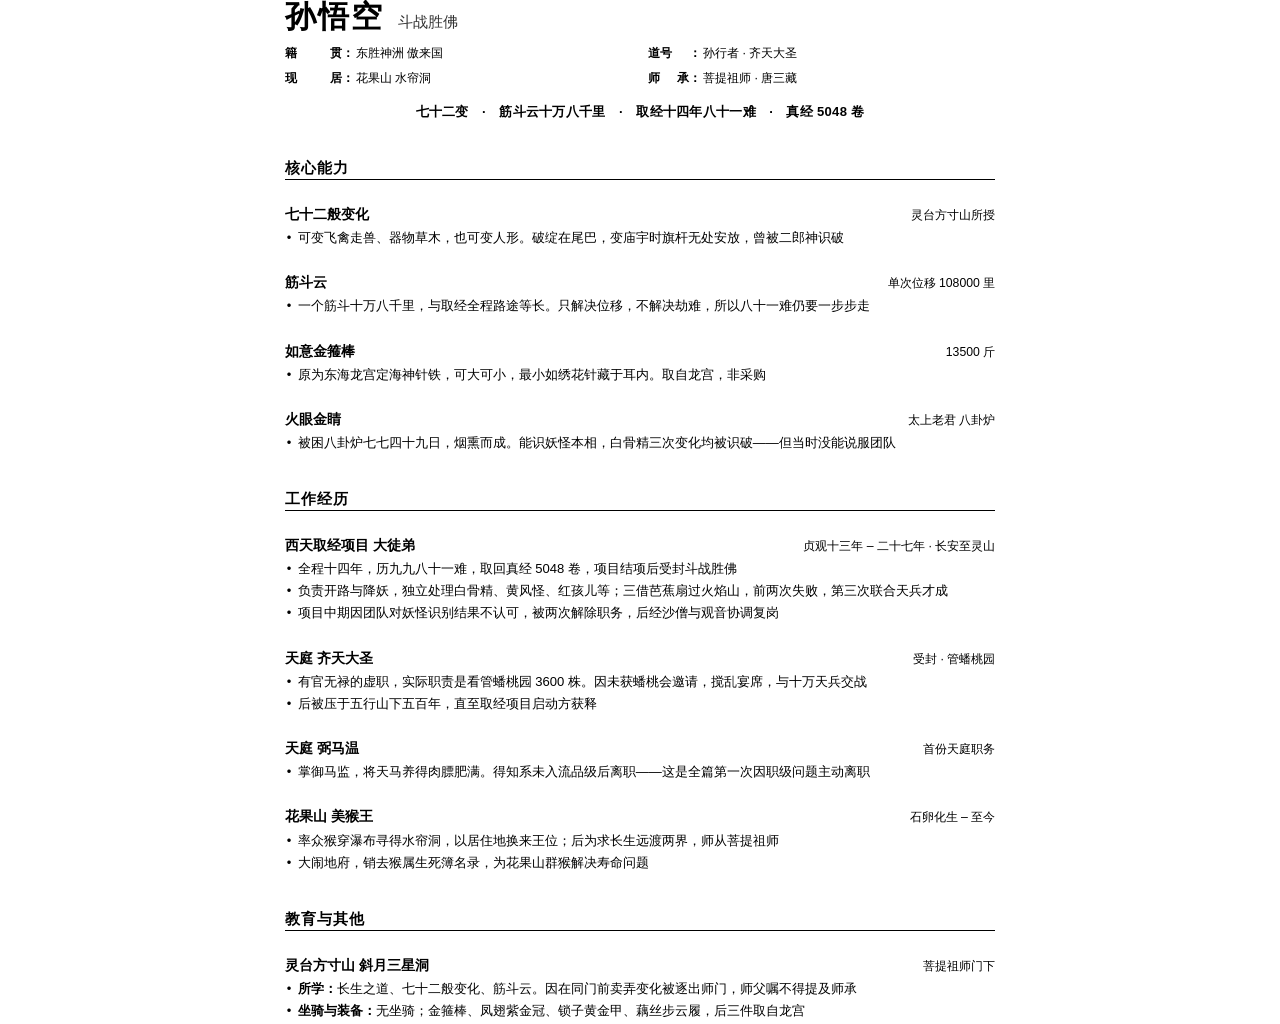
==== demo/sun-wukong.html @ d1bbd8e8 "加孙悟空样例简历与截图；templates/style.css 同步到含自适应填页的版本" ====
<!doctype html>
<html lang="zh-CN">
<head>
<meta charset="utf-8">
<title>孙悟空 · 斗战胜佛</title>
<style>
@page { size: A4; margin: 10mm 11mm 10mm; }
* { box-sizing:border-box; margin:0; padding:0; }
body {
  font: 9.8pt/1.45 "Helvetica Neue", Helvetica, "PingFang SC", sans-serif;
  color:#000; background:#fff; max-width:188mm; margin:0 auto;
  -webkit-font-smoothing: antialiased;
}
a { color:#000; text-decoration:none; }
/* 正文里的内联链接：加下划线，让人看得出可点 */
a.ilink { border-bottom:0.5px solid #888; }
strong { font-weight:700; }
em { font-style:italic; }

/* 抬头：大号无衬线姓名，仿 LaTeX 的 \MyName（Helvetica） */
header { margin-bottom:7px; display:flex; align-items:flex-start; gap:14px; }
.hd-l { flex:1 1 auto; min-width:0; }
/* 证件照：无边框、无圆角、无滤镜，保持原色 */
.photo { flex:0 0 auto; width:18.9mm; height:26.2mm; display:block; align-self:flex-end;
         object-fit:cover; object-position:center bottom; }  /* 裁掉照片顶部 32 行纯白 */
h1 { font:600 23pt/1.1 "Helvetica Neue", Helvetica, "PingFang SC", sans-serif;
     letter-spacing:2px; display:inline-block; }
.title { font:500 11.5pt/1 "Helvetica Neue", "PingFang SC", sans-serif; margin-left:14px; color:#333; }
/* 六列网格：标签 | 冒号 | 值，两组。
   标签用两端对齐（text-align-last:justify）撑满固定宽度，
   于是左边缘和冒号同时对齐——中文简历里「电 话 / 个人主页」那种排法。 */
.contact { margin-top:11px; font-size:9.3pt;
           display:grid; grid-template-columns:auto auto 1fr auto auto 1fr;
           row-gap:7px; column-gap:0; align-items:baseline; }
.contact .lb, .contact .lb2 { font-weight:700; display:inline-block;
           text-align:justify; text-align-last:justify; }
.contact .lb  { width:4.6em; }      /* 电话 / 个人主页 */
.contact .lb2 { width:3.32em; }   /* 刚好等于 GitHub 的自然宽度 */
.contact .lb2.en { text-align-last:left; }   /* 拉丁字母不做两端对齐，否则字距被撑开 */      /* 邮箱 / GitHub */
.contact .cl { font-weight:700; padding-right:2px; }
.contact .vl { padding-right:20px; }

/* 区块标题：仿 LaTeX titlesec 的粗体 + 下划线 */
h2 { font:700 11pt/1.25 "Helvetica Neue", "PingFang SC", sans-serif; letter-spacing:1px;
     margin:6px 0 2px; padding-bottom:1px; border-bottom:1px solid #000;
     break-after:avoid; }
h2 .sub { font:400 9.3pt "Helvetica Neue", "PingFang SC", sans-serif; color:#444; margin-left:6px; letter-spacing:0; }

/* 条目：仿 \datedsubsection —— 左标题 + 右对齐日期 */
.entry { display:flex; align-items:baseline; gap:10px; margin:3px 0 0; break-after:avoid; }
.entry .t { font-weight:700; font-size:10.4pt; }
.entry .t em { font-weight:700; }
.entry .d { margin-left:auto; flex:0 0 auto; font-size:9.2pt; white-space:nowrap;
            font-family:"Helvetica Neue", Helvetica, "PingFang SC", sans-serif; }
.entry .d a { text-decoration:none; border-bottom:1px solid #999; }

/* 仿 \Content 的 itemize */
ul { list-style:none; margin:2px 0 0; }
ul li { position:relative; padding-left:13px; margin-bottom:0; }
ul li::before { content:"•"; position:absolute; left:2px; }

/* 仿 \SimpleEntry 的整行说明 */
p.line { margin:2px 0; }
p.note { margin:3px 0 0; }
dl { display:grid; grid-template-columns:auto 1fr; gap:1px 8px; margin-top:3px; }
dt { font-weight:700; white-space:nowrap; }

@media print { body { padding:0; } }

/* 抬头下的一行亮点：居中加粗 */
p.line.highlight { text-align:center; font-weight:700; margin:6px 0 2px;
                   letter-spacing:.3px; }

/* 长网址允许断行，否则整串换行会在上一行末尾留大片空白 */
p.line, p.note { overflow-wrap:anywhere; }

/* ===== 自适应比例 =====
   --ks 等比缩放三级间距，--kf 等比缩放全部字号。
   基准值就是「排版标准.md」里的标准态：行间隙 5.9 : 条目 11 : 大块 17。
   两个变量由 head 里的 autofit 脚本二分求解，内容增删后自动把版面填回一页。 */
:root { --ks:1; --kf:1; }

body                 { font-size: calc(9.8pt  * var(--kf)); }
h1                   { font-size: calc(23pt   * var(--kf)); }
.title               { font-size: calc(11.5pt * var(--kf)); }
h2                   { font-size: calc(11pt   * var(--kf)); }
.entry .t            { font-size: calc(10.4pt * var(--kf)); }
.entry .d            { font-size: calc(9.2pt  * var(--kf)); }
.contact             { font-size: calc(9.3pt  * var(--kf)); }
h2 .sub, .entry .sub { font-size: calc(9.3pt  * var(--kf)); }

/* 三级间距：大块 / 中块 / 小块共用一个 --ks，层级比例恒定不走样 */
h2      { margin: calc(17px  * var(--ks)) 0 calc(4px * var(--ks)); }
.entry  { margin: calc(11px  * var(--ks)) 0 0; }
ul      { margin: calc(2px   * var(--ks)) 0 0; }
ul li   { margin-bottom: calc(1.5px * var(--ks)); }
p.note  { margin: calc(5px   * var(--ks)) 0 0; }
header  { margin-bottom: calc(7px * var(--ks)); }

/* 约束：正文里的链接一律右对齐，停在本条末行右端，不另起一行 */
li a.ilink, p.note a.ilink { float:right; margin-left:10px; }
li .rt2 { float:right; margin-left:12px; white-space:nowrap; }
li .rt2 a.ilink { float:none; margin-left:0; }

</style>
<script id="autofit">
/* 自适应填页：内容增删后，等比缩放三级间距(--ks)与字号(--kf)，把版面填回正好一页。
   让步顺序遵循「排版标准.md」——先动间距，间距到极限才动字号。 */
(function(){
  var R = document.documentElement;
  var AVAIL = (297-20)*96/25.4;     // A4 高 − 上下页边距，px @96dpi
  var SAFE  = 4;                    // 底部至少留 4px
  var KS = [0.80, 2.20];            // 间距比例常规区间：0.80 是感知下限
                                    // （再低条目间隙就小于行间隙，整页"融为一体"）
  var KS_HARD = 0.45;               // 字号也让到头之后，才允许跌破软下限
  var KF = [0.90, 1.08];            // 字号比例上下限
  var LOOSE = 30;                   // 余量大于这个才考虑放大字号

  function bottom(){
    var e = document.body.getElementsByTagName('*'), m = 0;
    for (var i=0; i<e.length; i++){
      var t = e[i].tagName; if (t==='SCRIPT' || t==='STYLE') continue;
      var b = e[i].getBoundingClientRect().bottom; if (b>m) m = b;
    }
    return m;
  }
  function set(ks, kf){
    R.style.setProperty('--ks', ks);
    if (kf != null) R.style.setProperty('--kf', kf);
  }
  function slackAt(ks, kf){ set(ks, kf); return AVAIL - bottom(); }

  // 二分：在给定字号比例下，找还放得下的最大间距比例
  function bestKs(kf, floor){
    var lo = (floor==null ? KS[0] : floor), hi = KS[1];
    if (slackAt(lo, kf) < SAFE) return null;      // 最紧也放不下
    if (slackAt(hi, kf) >= SAFE) return hi;       // 最松也还有富余
    for (var i=0; i<16; i++){
      var mid = (lo+hi)/2;
      if (slackAt(mid, kf) >= SAFE) lo = mid; else hi = mid;
    }
    return lo;
  }

  function fit(){
    var kf = 1, ks = bestKs(1), f;
    if (ks === null){                              // 内容太多：字号逐档往下让
      for (f = 0.99; f >= KF[0]-1e-9; f -= 0.01){
        f = +f.toFixed(2); ks = bestKs(f);
        if (ks !== null){ kf = f; break; }
      }
      if (ks === null){                            // 字号也让到头，最后才跌破间距软下限
        kf = KF[0]; ks = bestKs(kf, KS_HARD);
        if (ks === null){ set(KS_HARD, KF[0]); return {ks:KS_HARD, kf:KF[0], slack:+(AVAIL-bottom()).toFixed(1), ok:false}; }
      }
    } else if (ks >= KS[1]-1e-6 && slackAt(KS[1], 1) > LOOSE){   // 内容太少：字号逐档往上放
      for (f = 1.01; f <= KF[1]+1e-9; f += 0.01){
        f = +f.toFixed(2);
        var t = bestKs(f); if (t === null) break;
        kf = f; ks = t;
        if (slackAt(ks, kf) <= LOOSE) break;
      }
    }
    set(ks, kf);
    var r = {ks:+ks.toFixed(3), kf:kf, slack:+(AVAIL-bottom()).toFixed(1), ok:true};
    R.setAttribute('data-fit', r.ks+' / '+r.kf+'  余量'+r.slack+'px');
    return r;
  }

  window.fit = fit;                                 // 控制台里手动跑：fit()
  function run(){ try { fit(); } catch(e){} }
  if (document.readyState === 'loading') document.addEventListener('DOMContentLoaded', run); else run();
  window.addEventListener('load', run);
  var timer;
  document.addEventListener('input', function(){ clearTimeout(timer); timer = setTimeout(run, 1200); }, true);
})();
</script>
</head>
<body>
<header>
  <div class="hd-l">
  <h1>孙悟空</h1><span class="title">斗战胜佛</span>
  <div class="contact">
    <span class="lb">籍贯</span><span class="cl">：</span><span class="vl">东胜神洲 傲来国</span>
    <span class="lb2 en">道号</span><span class="cl">：</span><span class="vl">孙行者 · 齐天大圣</span>
    <span class="lb">现居</span><span class="cl">：</span><span class="vl">花果山 水帘洞</span>
    <span class="lb2">师承</span><span class="cl">：</span><span class="vl">菩提祖师 · 唐三藏</span>
  </div>
  </div>
</header>

<p class="line highlight">七十二变　·　筋斗云十万八千里　·　取经十四年八十一难　·　真经 5048 卷</p>

<h2>核心能力</h2>

<div class="entry"><span class="t">七十二般变化</span><span class="d">灵台方寸山所授</span></div>
<ul>
  <li>可变飞禽走兽、器物草木，也可变人形。破绽在尾巴，变庙宇时旗杆无处安放，曾被二郎神识破</li>
</ul>

<div class="entry"><span class="t">筋斗云</span><span class="d">单次位移 108000 里</span></div>
<ul>
  <li>一个筋斗十万八千里，与取经全程路途等长。只解决位移，不解决劫难，所以八十一难仍要一步步走</li>
</ul>

<div class="entry"><span class="t">如意金箍棒</span><span class="d">13500 斤</span></div>
<ul>
  <li>原为东海龙宫定海神针铁，可大可小，最小如绣花针藏于耳内。取自龙宫，非采购</li>
</ul>

<div class="entry"><span class="t">火眼金睛</span><span class="d">太上老君 八卦炉</span></div>
<ul>
  <li>被困八卦炉七七四十九日，烟熏而成。能识妖怪本相，白骨精三次变化均被识破——但当时没能说服团队</li>
</ul>

<h2>工作经历</h2>

<div class="entry"><span class="t">西天取经项目 大徒弟</span><span class="d">贞观十三年 – 二十七年 · 长安至灵山</span></div>
<ul>
  <li>全程十四年，历九九八十一难，取回真经 5048 卷，项目结项后受封斗战胜佛</li>
  <li>负责开路与降妖，独立处理白骨精、黄风怪、红孩儿等；三借芭蕉扇过火焰山，前两次失败，第三次联合天兵才成</li>
  <li>项目中期因团队对妖怪识别结果不认可，被两次解除职务，后经沙僧与观音协调复岗</li>
</ul>

<div class="entry"><span class="t">天庭 齐天大圣</span><span class="d">受封 · 管蟠桃园</span></div>
<ul>
  <li>有官无禄的虚职，实际职责是看管蟠桃园 3600 株。因未获蟠桃会邀请，搅乱宴席，与十万天兵交战</li>
  <li>后被压于五行山下五百年，直至取经项目启动方获释</li>
</ul>

<div class="entry"><span class="t">天庭 弼马温</span><span class="d">首份天庭职务</span></div>
<ul>
  <li>掌御马监，将天马养得肉膘肥满。得知系未入流品级后离职——这是全篇第一次因职级问题主动离职</li>
</ul>

<div class="entry"><span class="t">花果山 美猴王</span><span class="d">石卵化生 – 至今</span></div>
<ul>
  <li>率众猴穿瀑布寻得水帘洞，以居住地换来王位；后为求长生远渡两界，师从菩提祖师</li>
  <li>大闹地府，销去猴属生死簿名录，为花果山群猴解决寿命问题</li>
</ul>

<h2>教育与其他</h2>

<div class="entry"><span class="t">灵台方寸山 斜月三星洞</span><span class="d">菩提祖师门下</span></div>
<ul>
  <li><strong>所学：</strong>长生之道、七十二般变化、筋斗云。因在同门前卖弄变化被逐出师门，师父嘱不得提及师承</li>
  <li><strong>坐骑与装备：</strong>无坐骑；金箍棒、凤翅紫金冠、锁子黄金甲、藕丝步云履，后三件取自龙宫</li>
</ul>
</body>
</html>
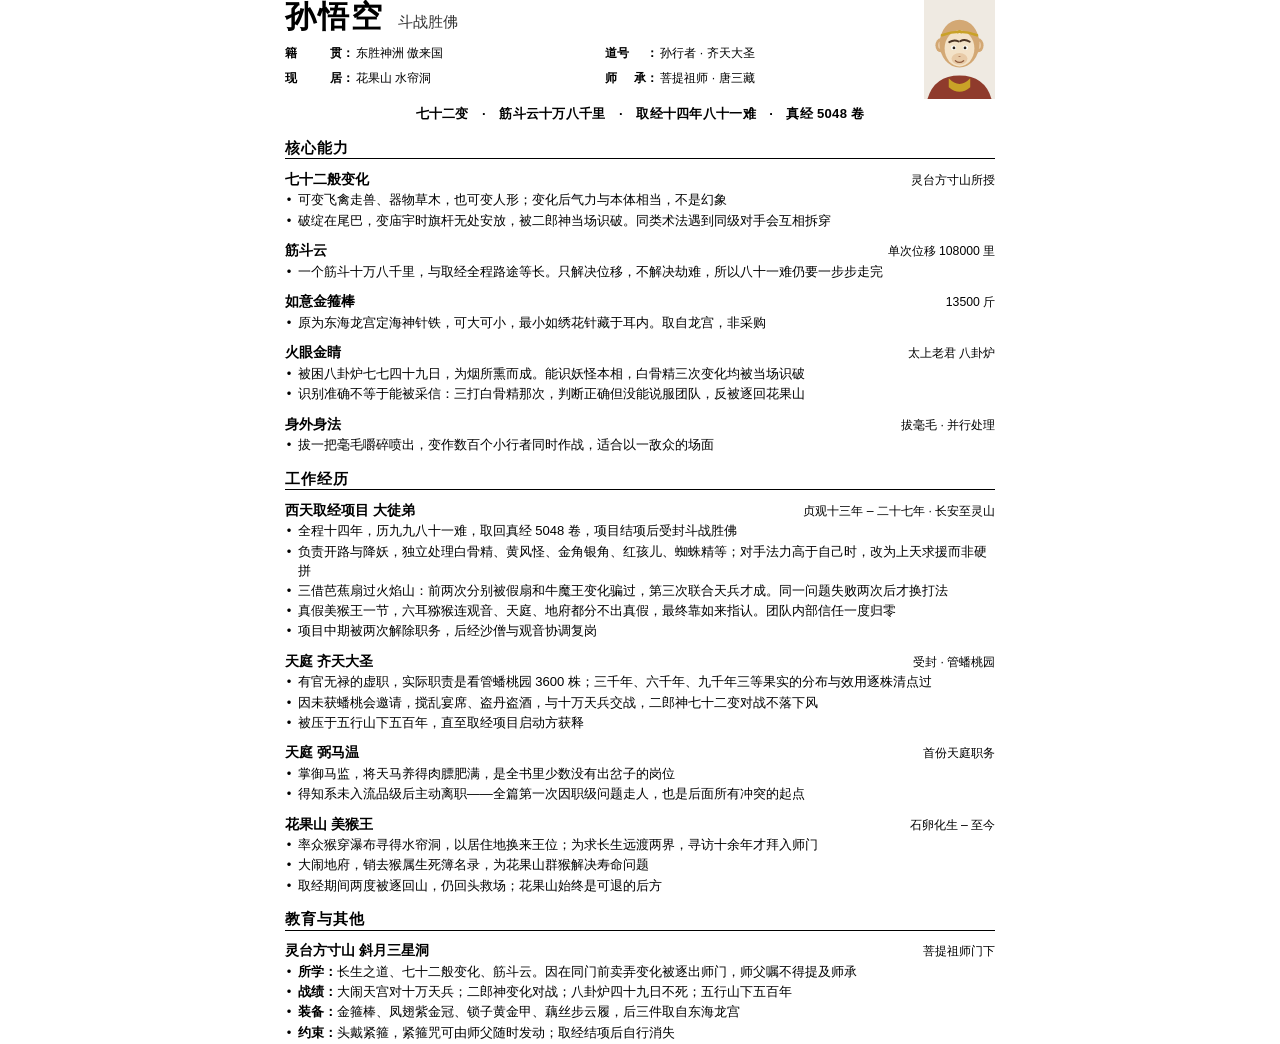
==== commit 98ea70aa: "样例简历补内容并加头像：核心能力 5 项、工作经历 4 段共 13 条 bullet，SVG 证件照" ====
--- a/demo/sun-wukong.html
+++ b/demo/sun-wukong.html
@@ -187,6 +187,7 @@
     <span class="lb2">师承</span><span class="cl">：</span><span class="vl">菩提祖师 · 唐三藏</span>
   </div>
   </div>
+  <img class="photo" src="data:image/svg+xml;utf8,%3Csvg%20xmlns%3D%22http%3A//www.w3.org/2000/svg%22%20viewBox%3D%220%200%20410%20600%22%20width%3D%22410%22%20height%3D%22600%22%3E%0A%20%20%3Crect%20width%3D%22410%22%20height%3D%22600%22%20fill%3D%22%23efeae2%22/%3E%0A%20%20%3C%21--%20%E6%88%98%E8%A2%8D%E4%B8%8E%E8%82%A9%20--%3E%0A%20%20%3Cpath%20d%3D%22M20%20600%20q40-135%20185-135%20t185%20135%20z%22%20fill%3D%22%238f3b2c%22/%3E%0A%20%20%3Cpath%20d%3D%22M143%20480%20q62%2066%20124%200%20l0%2052%20q-62%2052%20-124%200%20z%22%20fill%3D%22%23c9a227%22/%3E%0A%20%20%3C%21--%20%E8%80%B3%20--%3E%0A%20%20%3Cellipse%20cx%3D%2296%22%20cy%3D%22290%22%20rx%3D%2230%22%20ry%3D%2240%22%20fill%3D%22%23d3a874%22/%3E%0A%20%20%3Cellipse%20cx%3D%22314%22%20cy%3D%22290%22%20rx%3D%2230%22%20ry%3D%2240%22%20fill%3D%22%23d3a874%22/%3E%0A%20%20%3Cellipse%20cx%3D%2296%22%20cy%3D%22290%22%20rx%3D%2215%22%20ry%3D%2222%22%20fill%3D%22%23e8caa6%22/%3E%0A%20%20%3Cellipse%20cx%3D%22314%22%20cy%3D%22290%22%20rx%3D%2215%22%20ry%3D%2222%22%20fill%3D%22%23e8caa6%22/%3E%0A%20%20%3C%21--%20%E5%A4%B4%20--%3E%0A%20%20%3Cellipse%20cx%3D%22205%22%20cy%3D%22280%22%20rx%3D%22115%22%20ry%3D%22138%22%20fill%3D%22%23d3a874%22/%3E%0A%20%20%3C%21--%20%E9%9D%A2%E7%9B%98%20--%3E%0A%20%20%3Cellipse%20cx%3D%22205%22%20cy%3D%22308%22%20rx%3D%2286%22%20ry%3D%22104%22%20fill%3D%22%23f3e2c8%22/%3E%0A%20%20%3C%21--%20%E7%9C%89%20--%3E%0A%20%20%3Cpath%20d%3D%22M146%20272%20q28-18%2054-4%22%20stroke%3D%22%234a3324%22%20stroke-width%3D%2211%22%20fill%3D%22none%22%20stroke-linecap%3D%22round%22/%3E%0A%20%20%3Cpath%20d%3D%22M264%20270%20q-28-18%20-54-4%22%20stroke%3D%22%234a3324%22%20stroke-width%3D%2211%22%20fill%3D%22none%22%20stroke-linecap%3D%22round%22/%3E%0A%20%20%3C%21--%20%E7%9C%BC%20--%3E%0A%20%20%3Cellipse%20cx%3D%22171%22%20cy%3D%22304%22%20rx%3D%2215%22%20ry%3D%2213%22%20fill%3D%22%23fff%22/%3E%0A%20%20%3Cellipse%20cx%3D%22239%22%20cy%3D%22304%22%20rx%3D%2215%22%20ry%3D%2213%22%20fill%3D%22%23fff%22/%3E%0A%20%20%3Ccircle%20cx%3D%22173%22%20cy%3D%22305%22%20r%3D%228%22%20fill%3D%22%232b2018%22/%3E%0A%20%20%3Ccircle%20cx%3D%22237%22%20cy%3D%22305%22%20r%3D%228%22%20fill%3D%22%232b2018%22/%3E%0A%20%20%3C%21--%20%E5%8F%A3%E9%BC%BB%20--%3E%0A%20%20%3Cellipse%20cx%3D%22205%22%20cy%3D%22368%22%20rx%3D%2246%22%20ry%3D%2234%22%20fill%3D%22%23e8caa6%22/%3E%0A%20%20%3Cpath%20d%3D%22M197%20352%20a9%207%200%200%200%2016%200%22%20fill%3D%22%238d5a3b%22/%3E%0A%20%20%3Cpath%20d%3D%22M181%20379%20q24%2020%2048%200%22%20stroke%3D%22%238d5a3b%22%20stroke-width%3D%227%22%20fill%3D%22none%22%20stroke-linecap%3D%22round%22/%3E%0A%20%20%3C%21--%20%E7%B4%A7%E7%AE%8D%EF%BC%9A%E8%B4%B4%E9%A2%9D%E5%89%8D%E7%9A%84%E4%B8%80%E9%81%93%E7%BB%86%E9%87%91%E5%9C%88%20--%3E%0A%20%20%3Cpath%20d%3D%22M104%20232%20q101-40%20202%200%22%20stroke%3D%22%23c9a227%22%20stroke-width%3D%2215%22%20fill%3D%22none%22%20stroke-linecap%3D%22round%22/%3E%0A%20%20%3Cpath%20d%3D%22M195%20216%20q10-17%2020%200%22%20stroke%3D%22%23c9a227%22%20stroke-width%3D%2211%22%20fill%3D%22none%22%20stroke-linecap%3D%22round%22/%3E%0A%3C/svg%3E%0A" alt="证件照">
 </header>
 
 <p class="line highlight">七十二变　·　筋斗云十万八千里　·　取经十四年八十一难　·　真经 5048 卷</p>
@@ -195,12 +196,13 @@
 
 <div class="entry"><span class="t">七十二般变化</span><span class="d">灵台方寸山所授</span></div>
 <ul>
-  <li>可变飞禽走兽、器物草木，也可变人形。破绽在尾巴，变庙宇时旗杆无处安放，曾被二郎神识破</li>
+  <li>可变飞禽走兽、器物草木，也可变人形；变化后气力与本体相当，不是幻象</li>
+  <li>破绽在尾巴，变庙宇时旗杆无处安放，被二郎神当场识破。同类术法遇到同级对手会互相拆穿</li>
 </ul>
 
 <div class="entry"><span class="t">筋斗云</span><span class="d">单次位移 108000 里</span></div>
 <ul>
-  <li>一个筋斗十万八千里，与取经全程路途等长。只解决位移，不解决劫难，所以八十一难仍要一步步走</li>
+  <li>一个筋斗十万八千里，与取经全程路途等长。只解决位移，不解决劫难，所以八十一难仍要一步步走完</li>
 </ul>
 
 <div class="entry"><span class="t">如意金箍棒</span><span class="d">13500 斤</span></div>
@@ -210,7 +212,13 @@
 
 <div class="entry"><span class="t">火眼金睛</span><span class="d">太上老君 八卦炉</span></div>
 <ul>
-  <li>被困八卦炉七七四十九日，烟熏而成。能识妖怪本相，白骨精三次变化均被识破——但当时没能说服团队</li>
+  <li>被困八卦炉七七四十九日，为烟所熏而成。能识妖怪本相，白骨精三次变化均被当场识破</li>
+  <li>识别准确不等于能被采信：三打白骨精那次，判断正确但没能说服团队，反被逐回花果山</li>
+</ul>
+
+<div class="entry"><span class="t">身外身法</span><span class="d">拔毫毛 · 并行处理</span></div>
+<ul>
+  <li>拔一把毫毛嚼碎喷出，变作数百个小行者同时作战，适合以一敌众的场面</li>
 </ul>
 
 <h2>工作经历</h2>
@@ -218,25 +226,30 @@
 <div class="entry"><span class="t">西天取经项目 大徒弟</span><span class="d">贞观十三年 – 二十七年 · 长安至灵山</span></div>
 <ul>
   <li>全程十四年，历九九八十一难，取回真经 5048 卷，项目结项后受封斗战胜佛</li>
-  <li>负责开路与降妖，独立处理白骨精、黄风怪、红孩儿等；三借芭蕉扇过火焰山，前两次失败，第三次联合天兵才成</li>
-  <li>项目中期因团队对妖怪识别结果不认可，被两次解除职务，后经沙僧与观音协调复岗</li>
+  <li>负责开路与降妖，独立处理白骨精、黄风怪、金角银角、红孩儿、蜘蛛精等；对手法力高于自己时，改为上天求援而非硬拼</li>
+  <li>三借芭蕉扇过火焰山：前两次分别被假扇和牛魔王变化骗过，第三次联合天兵才成。同一问题失败两次后才换打法</li>
+  <li>真假美猴王一节，六耳猕猴连观音、天庭、地府都分不出真假，最终靠如来指认。团队内部信任一度归零</li>
+  <li>项目中期被两次解除职务，后经沙僧与观音协调复岗</li>
 </ul>
 
 <div class="entry"><span class="t">天庭 齐天大圣</span><span class="d">受封 · 管蟠桃园</span></div>
 <ul>
-  <li>有官无禄的虚职，实际职责是看管蟠桃园 3600 株。因未获蟠桃会邀请，搅乱宴席，与十万天兵交战</li>
-  <li>后被压于五行山下五百年，直至取经项目启动方获释</li>
+  <li>有官无禄的虚职，实际职责是看管蟠桃园 3600 株；三千年、六千年、九千年三等果实的分布与效用逐株清点过</li>
+  <li>因未获蟠桃会邀请，搅乱宴席、盗丹盗酒，与十万天兵交战，二郎神七十二变对战不落下风</li>
+  <li>被压于五行山下五百年，直至取经项目启动方获释</li>
 </ul>
 
 <div class="entry"><span class="t">天庭 弼马温</span><span class="d">首份天庭职务</span></div>
 <ul>
-  <li>掌御马监，将天马养得肉膘肥满。得知系未入流品级后离职——这是全篇第一次因职级问题主动离职</li>
+  <li>掌御马监，将天马养得肉膘肥满，是全书里少数没有出岔子的岗位</li>
+  <li>得知系未入流品级后主动离职——全篇第一次因职级问题走人，也是后面所有冲突的起点</li>
 </ul>
 
 <div class="entry"><span class="t">花果山 美猴王</span><span class="d">石卵化生 – 至今</span></div>
 <ul>
-  <li>率众猴穿瀑布寻得水帘洞，以居住地换来王位；后为求长生远渡两界，师从菩提祖师</li>
+  <li>率众猴穿瀑布寻得水帘洞，以居住地换来王位；为求长生远渡两界，寻访十余年才拜入师门</li>
   <li>大闹地府，销去猴属生死簿名录，为花果山群猴解决寿命问题</li>
+  <li>取经期间两度被逐回山，仍回头救场；花果山始终是可退的后方</li>
 </ul>
 
 <h2>教育与其他</h2>
@@ -244,7 +257,9 @@
 <div class="entry"><span class="t">灵台方寸山 斜月三星洞</span><span class="d">菩提祖师门下</span></div>
 <ul>
   <li><strong>所学：</strong>长生之道、七十二般变化、筋斗云。因在同门前卖弄变化被逐出师门，师父嘱不得提及师承</li>
-  <li><strong>坐骑与装备：</strong>无坐骑；金箍棒、凤翅紫金冠、锁子黄金甲、藕丝步云履，后三件取自龙宫</li>
+  <li><strong>战绩：</strong>大闹天宫对十万天兵；二郎神变化对战；八卦炉四十九日不死；五行山下五百年</li>
+  <li><strong>装备：</strong>金箍棒、凤翅紫金冠、锁子黄金甲、藕丝步云履，后三件取自东海龙宫</li>
+  <li><strong>约束：</strong>头戴紧箍，紧箍咒可由师父随时发动；取经结项后自行消失</li>
 </ul>
 </body>
 </html>
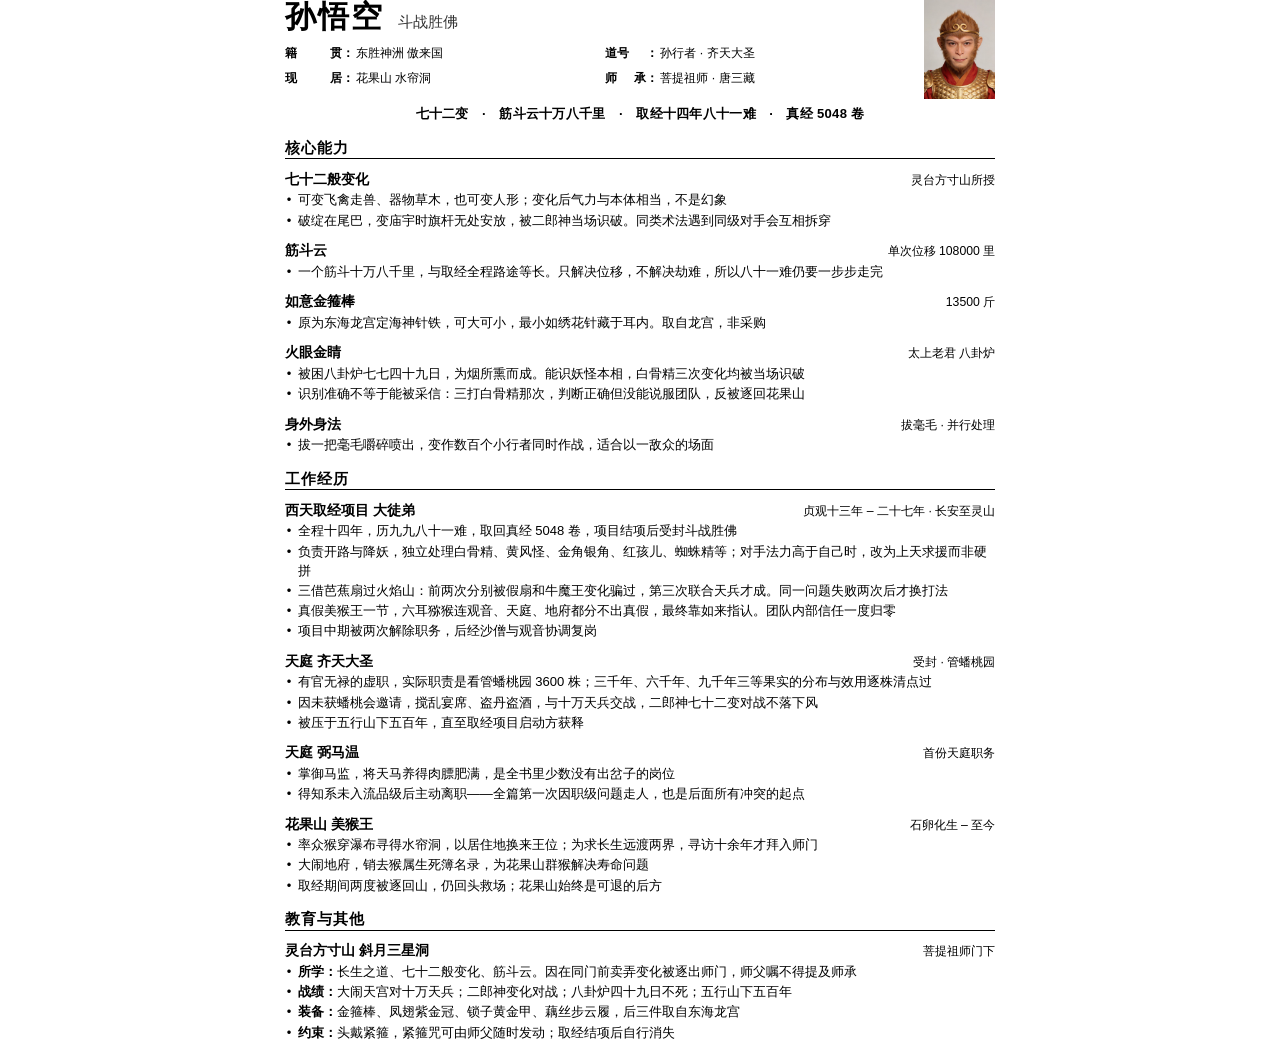
==== commit d3ec18e9: "样例头像换成 Seedream 生成的证件照" ====
--- a/demo/sun-wukong.html
+++ b/demo/sun-wukong.html
@@ -187,7 +187,7 @@
     <span class="lb2">师承</span><span class="cl">：</span><span class="vl">菩提祖师 · 唐三藏</span>
   </div>
   </div>
-  <img class="photo" src="data:image/svg+xml;utf8,%3Csvg%20xmlns%3D%22http%3A//www.w3.org/2000/svg%22%20viewBox%3D%220%200%20410%20600%22%20width%3D%22410%22%20height%3D%22600%22%3E%0A%20%20%3Crect%20width%3D%22410%22%20height%3D%22600%22%20fill%3D%22%23efeae2%22/%3E%0A%20%20%3C%21--%20%E6%88%98%E8%A2%8D%E4%B8%8E%E8%82%A9%20--%3E%0A%20%20%3Cpath%20d%3D%22M20%20600%20q40-135%20185-135%20t185%20135%20z%22%20fill%3D%22%238f3b2c%22/%3E%0A%20%20%3Cpath%20d%3D%22M143%20480%20q62%2066%20124%200%20l0%2052%20q-62%2052%20-124%200%20z%22%20fill%3D%22%23c9a227%22/%3E%0A%20%20%3C%21--%20%E8%80%B3%20--%3E%0A%20%20%3Cellipse%20cx%3D%2296%22%20cy%3D%22290%22%20rx%3D%2230%22%20ry%3D%2240%22%20fill%3D%22%23d3a874%22/%3E%0A%20%20%3Cellipse%20cx%3D%22314%22%20cy%3D%22290%22%20rx%3D%2230%22%20ry%3D%2240%22%20fill%3D%22%23d3a874%22/%3E%0A%20%20%3Cellipse%20cx%3D%2296%22%20cy%3D%22290%22%20rx%3D%2215%22%20ry%3D%2222%22%20fill%3D%22%23e8caa6%22/%3E%0A%20%20%3Cellipse%20cx%3D%22314%22%20cy%3D%22290%22%20rx%3D%2215%22%20ry%3D%2222%22%20fill%3D%22%23e8caa6%22/%3E%0A%20%20%3C%21--%20%E5%A4%B4%20--%3E%0A%20%20%3Cellipse%20cx%3D%22205%22%20cy%3D%22280%22%20rx%3D%22115%22%20ry%3D%22138%22%20fill%3D%22%23d3a874%22/%3E%0A%20%20%3C%21--%20%E9%9D%A2%E7%9B%98%20--%3E%0A%20%20%3Cellipse%20cx%3D%22205%22%20cy%3D%22308%22%20rx%3D%2286%22%20ry%3D%22104%22%20fill%3D%22%23f3e2c8%22/%3E%0A%20%20%3C%21--%20%E7%9C%89%20--%3E%0A%20%20%3Cpath%20d%3D%22M146%20272%20q28-18%2054-4%22%20stroke%3D%22%234a3324%22%20stroke-width%3D%2211%22%20fill%3D%22none%22%20stroke-linecap%3D%22round%22/%3E%0A%20%20%3Cpath%20d%3D%22M264%20270%20q-28-18%20-54-4%22%20stroke%3D%22%234a3324%22%20stroke-width%3D%2211%22%20fill%3D%22none%22%20stroke-linecap%3D%22round%22/%3E%0A%20%20%3C%21--%20%E7%9C%BC%20--%3E%0A%20%20%3Cellipse%20cx%3D%22171%22%20cy%3D%22304%22%20rx%3D%2215%22%20ry%3D%2213%22%20fill%3D%22%23fff%22/%3E%0A%20%20%3Cellipse%20cx%3D%22239%22%20cy%3D%22304%22%20rx%3D%2215%22%20ry%3D%2213%22%20fill%3D%22%23fff%22/%3E%0A%20%20%3Ccircle%20cx%3D%22173%22%20cy%3D%22305%22%20r%3D%228%22%20fill%3D%22%232b2018%22/%3E%0A%20%20%3Ccircle%20cx%3D%22237%22%20cy%3D%22305%22%20r%3D%228%22%20fill%3D%22%232b2018%22/%3E%0A%20%20%3C%21--%20%E5%8F%A3%E9%BC%BB%20--%3E%0A%20%20%3Cellipse%20cx%3D%22205%22%20cy%3D%22368%22%20rx%3D%2246%22%20ry%3D%2234%22%20fill%3D%22%23e8caa6%22/%3E%0A%20%20%3Cpath%20d%3D%22M197%20352%20a9%207%200%200%200%2016%200%22%20fill%3D%22%238d5a3b%22/%3E%0A%20%20%3Cpath%20d%3D%22M181%20379%20q24%2020%2048%200%22%20stroke%3D%22%238d5a3b%22%20stroke-width%3D%227%22%20fill%3D%22none%22%20stroke-linecap%3D%22round%22/%3E%0A%20%20%3C%21--%20%E7%B4%A7%E7%AE%8D%EF%BC%9A%E8%B4%B4%E9%A2%9D%E5%89%8D%E7%9A%84%E4%B8%80%E9%81%93%E7%BB%86%E9%87%91%E5%9C%88%20--%3E%0A%20%20%3Cpath%20d%3D%22M104%20232%20q101-40%20202%200%22%20stroke%3D%22%23c9a227%22%20stroke-width%3D%2215%22%20fill%3D%22none%22%20stroke-linecap%3D%22round%22/%3E%0A%20%20%3Cpath%20d%3D%22M195%20216%20q10-17%2020%200%22%20stroke%3D%22%23c9a227%22%20stroke-width%3D%2211%22%20fill%3D%22none%22%20stroke-linecap%3D%22round%22/%3E%0A%3C/svg%3E%0A" alt="证件照">
+  <img class="photo" src="[data-uri]" alt="证件照">
 </header>
 
 <p class="line highlight">七十二变　·　筋斗云十万八千里　·　取经十四年八十一难　·　真经 5048 卷</p>
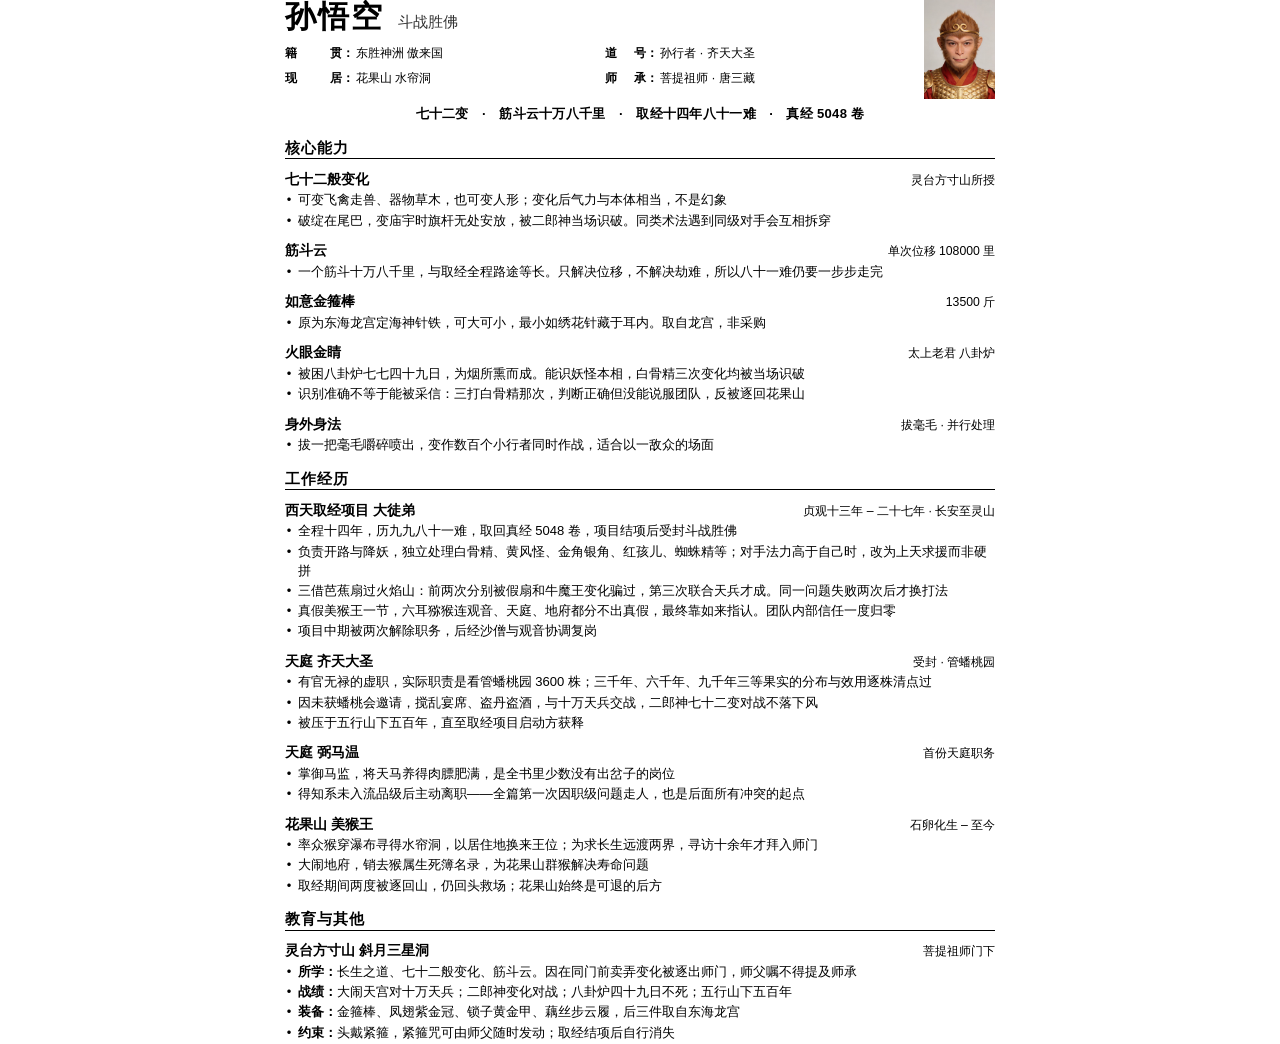
==== commit eed99945: "道号去掉 .en 类，冒号与师承对齐" ====
--- a/demo/sun-wukong.html
+++ b/demo/sun-wukong.html
@@ -182,7 +182,7 @@
   <h1>孙悟空</h1><span class="title">斗战胜佛</span>
   <div class="contact">
     <span class="lb">籍贯</span><span class="cl">：</span><span class="vl">东胜神洲 傲来国</span>
-    <span class="lb2 en">道号</span><span class="cl">：</span><span class="vl">孙行者 · 齐天大圣</span>
+    <span class="lb2">道号</span><span class="cl">：</span><span class="vl">孙行者 · 齐天大圣</span>
     <span class="lb">现居</span><span class="cl">：</span><span class="vl">花果山 水帘洞</span>
     <span class="lb2">师承</span><span class="cl">：</span><span class="vl">菩提祖师 · 唐三藏</span>
   </div>
